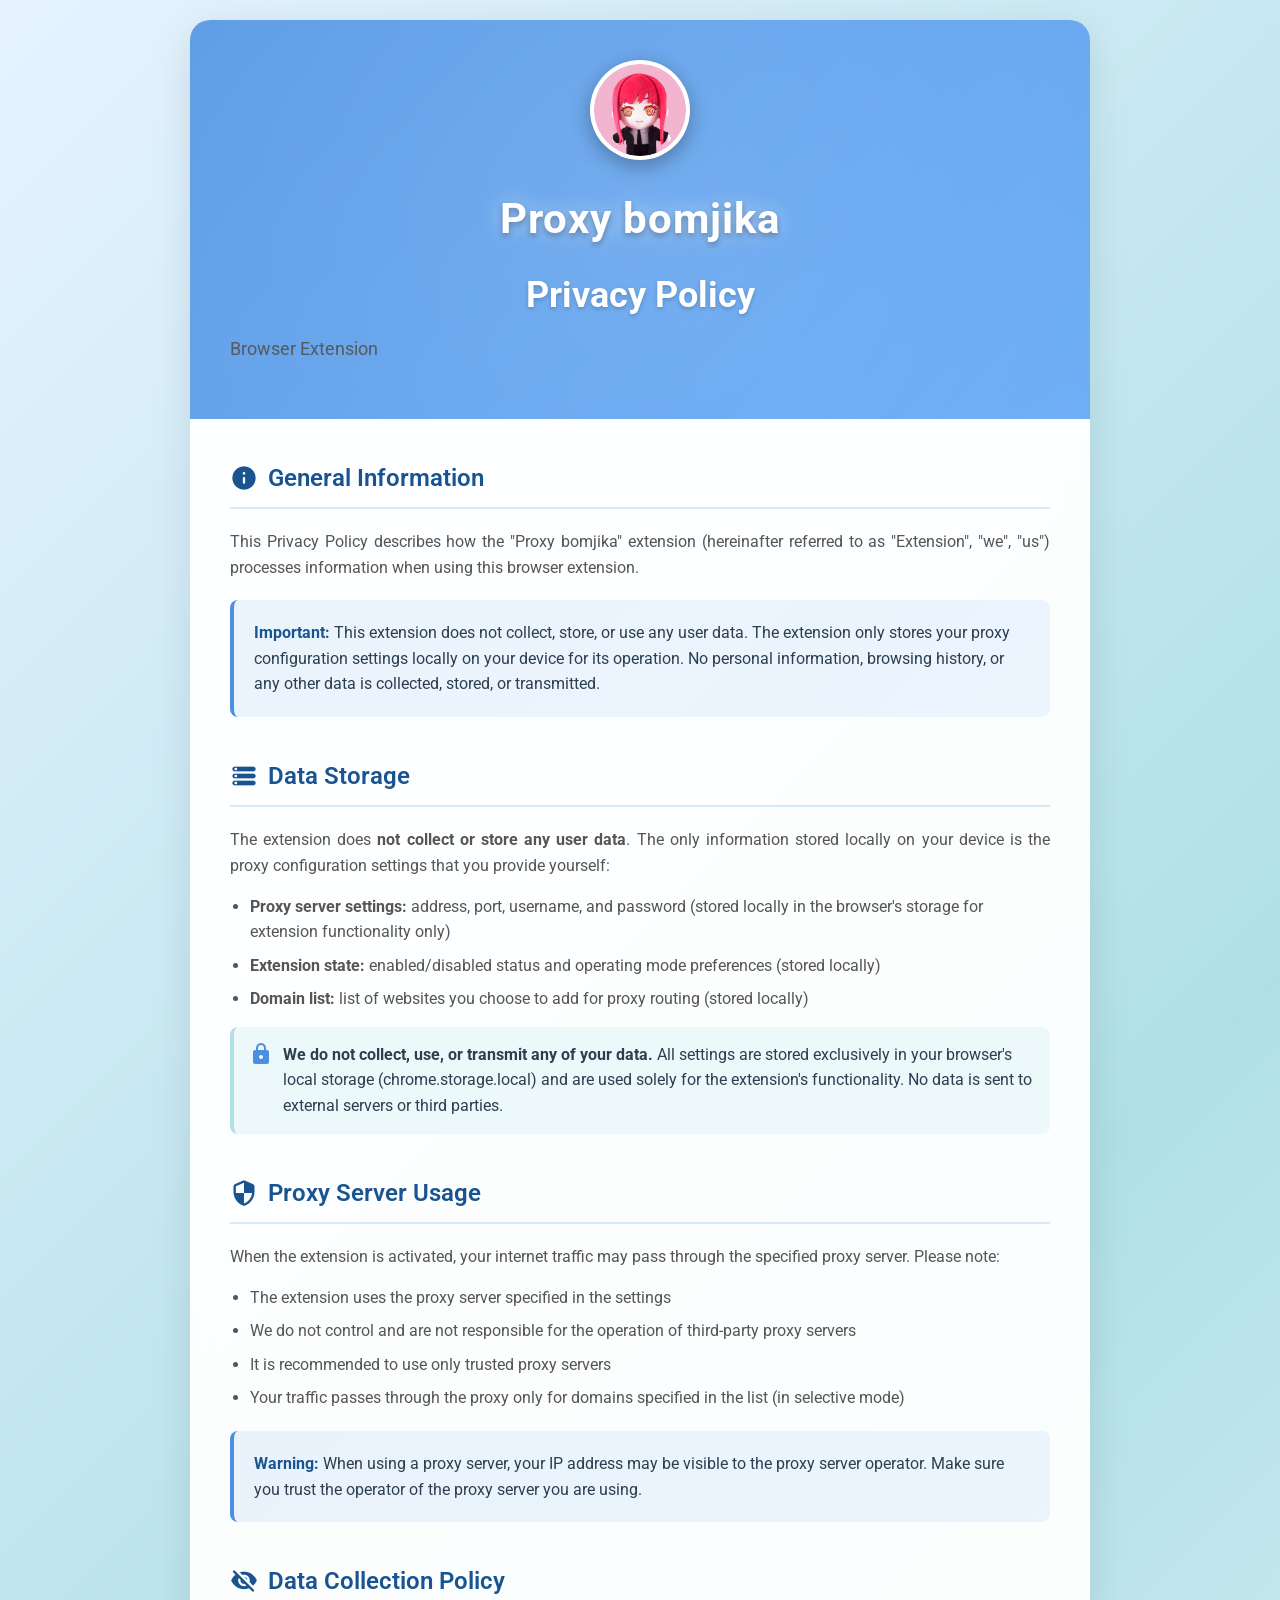
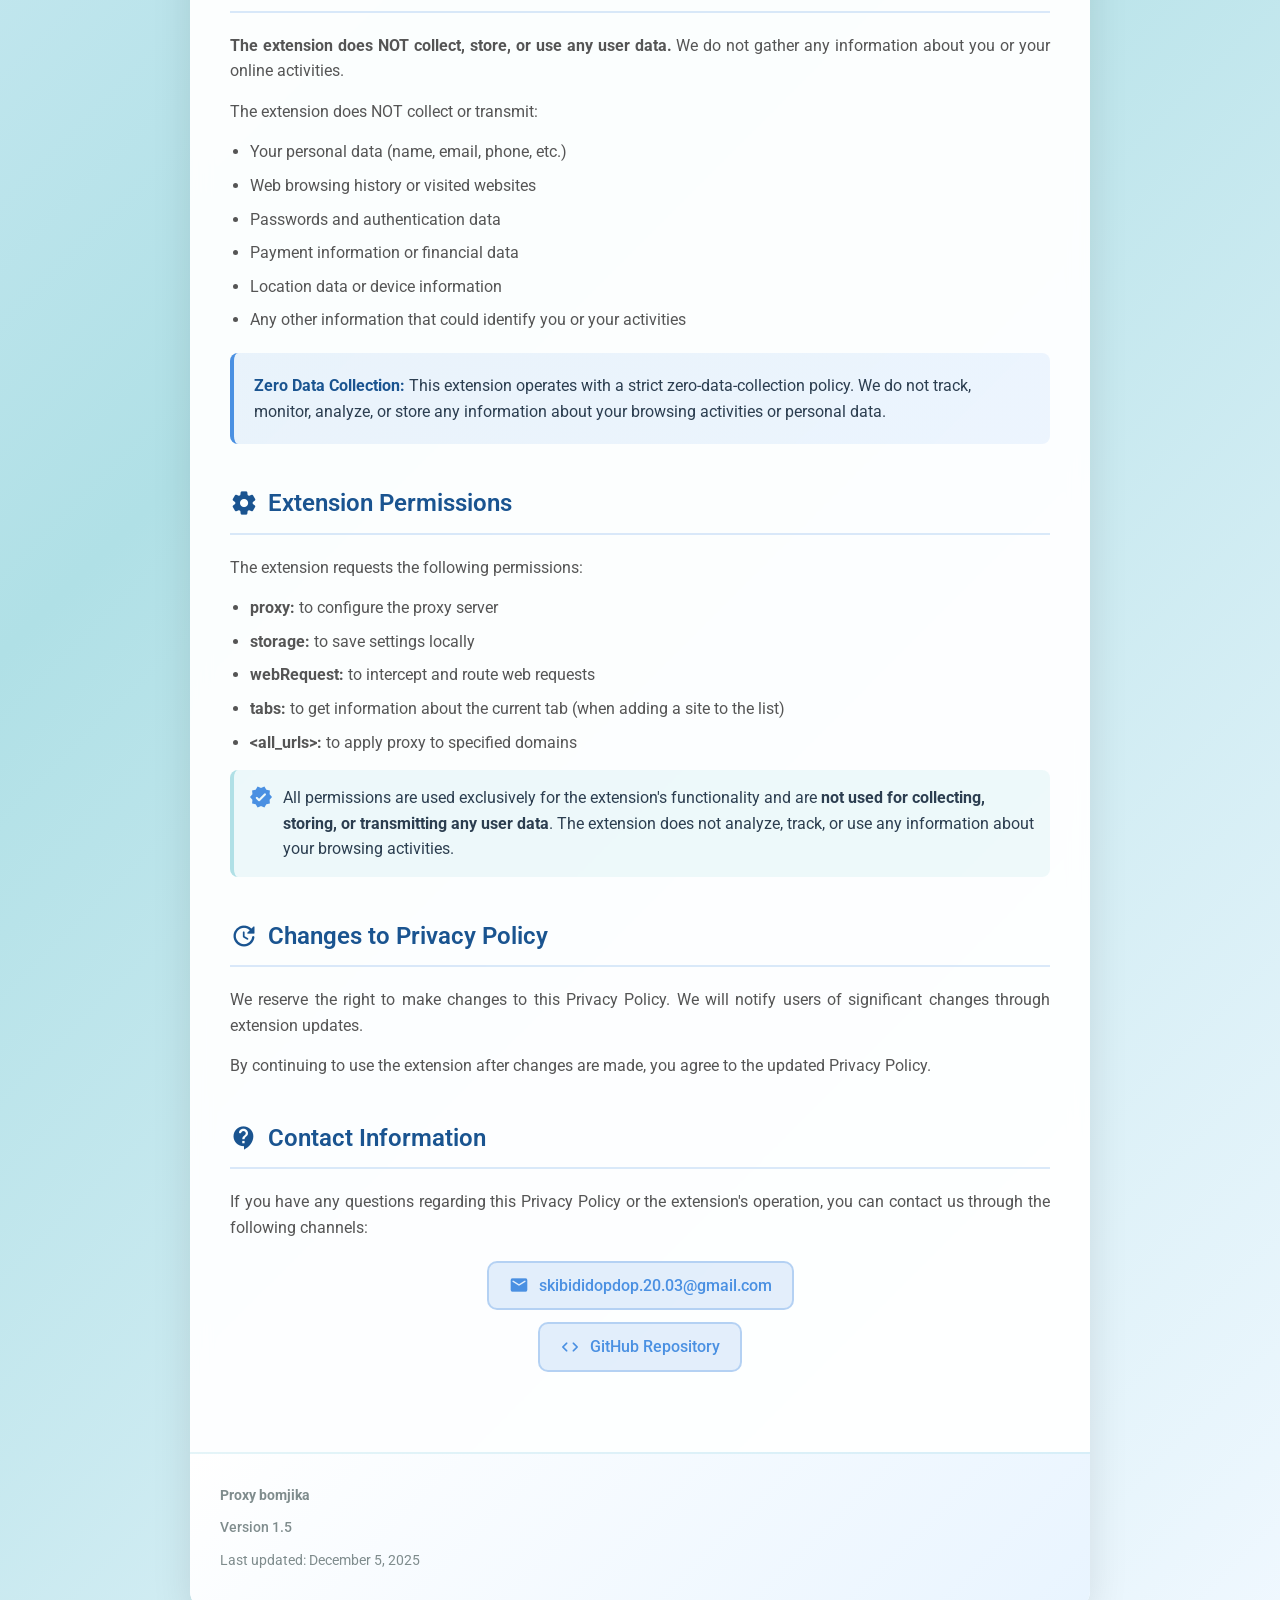
==== privacy-policy/index.html @ 78aa416e "1.6 ну твич там домены говно" ====
<!DOCTYPE html>
<html lang="en">
<head>
  <meta charset="UTF-8">
  <meta name="viewport" content="width=device-width, initial-scale=1.0">
  <title>Privacy Policy - Proxy bomjika</title>
  <link href="https://fonts.googleapis.com/css2?family=Roboto:wght@300;400;500;700&display=swap" rel="stylesheet">
  <link href="https://fonts.googleapis.com/icon?family=Material+Icons+Round" rel="stylesheet">
  <style>
    * {
      box-sizing: border-box;
      margin: 0;
      padding: 0;
    }
    
    body {
      font-family: 'Roboto', sans-serif;
      background: linear-gradient(135deg, #E6F3FF 0%, #B0E0E6 50%, #F0F8FF 100%);
      color: #2C3E50;
      line-height: 1.6;
      min-height: 100vh;
      padding: 20px;
    }
    
    .container {
      max-width: 900px;
      margin: 0 auto;
      background: rgba(255, 255, 255, 0.95);
      backdrop-filter: blur(10px);
      border-radius: 20px;
      box-shadow: 0 10px 40px rgba(0, 0, 0, 0.1);
      overflow: hidden;
    }
    
    .header {
      background: linear-gradient(135deg, rgba(74, 144, 226, 0.9) 0%, rgba(90, 163, 245, 0.9) 100%);
      color: white;
      padding: 40px;
      text-align: center;
      position: relative;
      overflow: hidden;
    }
    
    .header::before {
      content: '';
      position: absolute;
      top: -50%;
      left: -50%;
      width: 200%;
      height: 200%;
      background: radial-gradient(circle, rgba(255, 255, 255, 0.1) 0%, transparent 70%);
      animation: pulse 3s ease-in-out infinite;
    }
    
    @keyframes pulse {
      0%, 100% { transform: scale(1); opacity: 0.5; }
      50% { transform: scale(1.1); opacity: 0.8; }
    }
    
    .header-content {
      position: relative;
      z-index: 1;
    }
    
    .logo {
      width: 100px;
      height: 100px;
      margin: 0 auto 25px;
      border-radius: 50%;
      background-color: white;
      display: flex;
      align-items: center;
      justify-content: center;
      box-shadow: 0 6px 20px rgba(0, 0, 0, 0.3);
      border: 4px solid rgba(255, 255, 255, 0.5);
    }
    
    .logo img {
      width: 100%;
      height: 100%;
      object-fit: cover;
      border-radius: 50%;
    }
    
    .logo .material-icons-round {
      color: #4A90E2;
      font-size: 48px;
    }
    
    .extension-name {
      font-size: 42px;
      font-weight: 700;
      margin-bottom: 15px;
      text-shadow: 0 3px 6px rgba(0, 0, 0, 0.3), 0 0 20px rgba(255, 255, 255, 0.5);
      letter-spacing: 1px;
      animation: glow 2s ease-in-out infinite alternate;
    }
    
    @keyframes glow {
      from {
        text-shadow: 0 3px 6px rgba(0, 0, 0, 0.3), 0 0 20px rgba(255, 255, 255, 0.5);
      }
      to {
        text-shadow: 0 3px 6px rgba(0, 0, 0, 0.3), 0 0 30px rgba(255, 255, 255, 0.8), 0 0 40px rgba(255, 255, 255, 0.6);
      }
    }
    
    h1 {
      font-size: 36px;
      font-weight: 700;
      margin-bottom: 10px;
      text-shadow: 0 2px 4px rgba(0, 0, 0, 0.2);
    }
    
    .subtitle {
      font-size: 18px;
      opacity: 0.95;
      font-weight: 400;
    }
    
    .content {
      padding: 40px;
    }
    
    .section {
      margin-bottom: 40px;
      animation: fadeInUp 0.6s ease-out;
    }
    
    @keyframes fadeInUp {
      from {
        opacity: 0;
        transform: translateY(20px);
      }
      to {
        opacity: 1;
        transform: translateY(0);
      }
    }
    
    .section:nth-child(1) { animation-delay: 0.1s; }
    .section:nth-child(2) { animation-delay: 0.2s; }
    .section:nth-child(3) { animation-delay: 0.3s; }
    .section:nth-child(4) { animation-delay: 0.4s; }
    .section:nth-child(5) { animation-delay: 0.5s; }
    .section:nth-child(6) { animation-delay: 0.6s; }
    
    h2 {
      font-size: 24px;
      font-weight: 600;
      color: #1a5490;
      margin-bottom: 20px;
      display: flex;
      align-items: center;
      padding-bottom: 10px;
      border-bottom: 2px solid rgba(74, 144, 226, 0.2);
    }
    
    h2 .material-icons-round {
      margin-right: 10px;
      font-size: 28px;
    }
    
    h3 {
      font-size: 18px;
      font-weight: 500;
      color: #34495E;
      margin-top: 20px;
      margin-bottom: 10px;
    }
    
    p {
      margin-bottom: 15px;
      color: #555;
      text-align: justify;
    }
    
    ul, ol {
      margin-left: 20px;
      margin-bottom: 15px;
      color: #555;
    }
    
    li {
      margin-bottom: 8px;
    }
    
    .highlight-box {
      background: linear-gradient(135deg, rgba(74, 144, 226, 0.1) 0%, rgba(90, 163, 245, 0.1) 100%);
      border-left: 4px solid #4A90E2;
      padding: 20px;
      border-radius: 8px;
      margin: 20px 0;
    }
    
    .highlight-box strong {
      color: #1a5490;
    }
    
    .info-box {
      background: rgba(176, 224, 230, 0.2);
      border-left: 4px solid #B0E0E6;
      padding: 15px;
      border-radius: 8px;
      margin: 15px 0;
      display: flex;
      align-items: start;
    }
    
    .info-box .material-icons-round {
      color: #4A90E2;
      margin-right: 10px;
      flex-shrink: 0;
    }
    
    .contact-links {
      display: flex;
      flex-direction: column;
      gap: 12px;
      margin-top: 20px;
      align-items: center;
    }
    
    .contact-links a {
      color: #4A90E2;
      text-decoration: none;
      display: flex;
      align-items: center;
      gap: 10px;
      transition: all 0.3s ease;
      padding: 10px 20px;
      border-radius: 10px;
      background: rgba(74, 144, 226, 0.15);
      font-weight: 500;
      border: 2px solid rgba(74, 144, 226, 0.3);
    }
    
    .contact-links a:hover {
      background: rgba(74, 144, 226, 0.25);
      transform: translateY(-2px);
      box-shadow: 0 4px 12px rgba(0, 0, 0, 0.2);
    }
    
    .contact-links .material-icons-round {
      font-size: 20px;
    }
    
    .footer {
      background: linear-gradient(135deg, rgba(255, 255, 255, 0.9) 0%, rgba(230, 243, 255, 0.9) 100%);
      padding: 30px;
      text-align: center;
      border-top: 2px solid rgba(176, 224, 230, 0.3);
    }
    
    .footer p {
      color: #7F8C8D;
      font-size: 14px;
      margin-bottom: 10px;
    }
    
    .version {
      color: #4A90E2;
      font-weight: 500;
    }
    
    .last-updated {
      font-size: 12px;
      color: #95A5A6;
    }
    
    @media (max-width: 768px) {
      .content {
        padding: 20px;
      }
      
      .extension-name {
        font-size: 32px;
      }
      
      h1 {
        font-size: 24px;
      }
      
      h2 {
        font-size: 20px;
      }
      
      .header {
        padding: 30px 20px;
      }
      
      .logo {
        width: 80px;
        height: 80px;
      }
    }
  </style>
</head>
<body>
  <div class="container">
    <div class="header">
      <div class="header-content">
        <div class="logo">
          <img src="../images/128.png" alt="Proxy bomjika">
        </div>
        <div class="extension-name">Proxy bomjika</div>
        <h1>Privacy Policy</h1>
        <p class="subtitle">Browser Extension</p>
      </div>
    </div>
    
    <div class="content">
      <div class="section">
        <h2>
          <span class="material-icons-round">info</span>
          General Information
        </h2>
        <p>
          This Privacy Policy describes how the "Proxy bomjika" extension 
          (hereinafter referred to as "Extension", "we", "us") processes information 
          when using this browser extension.
        </p>
        <div class="highlight-box">
          <strong>Important:</strong> This extension does not collect, store, or use any user data. 
          The extension only stores your proxy configuration settings locally on your device for its operation. 
          No personal information, browsing history, or any other data is collected, stored, or transmitted.
        </div>
      </div>
      
      <div class="section">
        <h2>
          <span class="material-icons-round">storage</span>
          Data Storage
        </h2>
        <p>
          The extension does <strong>not collect or store any user data</strong>. 
          The only information stored locally on your device is the proxy configuration settings 
          that you provide yourself:
        </p>
        <ul>
          <li><strong>Proxy server settings:</strong> address, port, username, and password (stored locally in the browser's storage for extension functionality only)</li>
          <li><strong>Extension state:</strong> enabled/disabled status and operating mode preferences (stored locally)</li>
          <li><strong>Domain list:</strong> list of websites you choose to add for proxy routing (stored locally)</li>
        </ul>
        <div class="info-box">
          <span class="material-icons-round">lock</span>
          <div>
            <strong>We do not collect, use, or transmit any of your data.</strong> 
            All settings are stored exclusively in your browser's local storage (chrome.storage.local) 
            and are used solely for the extension's functionality. No data is sent to external servers or third parties.
          </div>
        </div>
      </div>
      
      <div class="section">
        <h2>
          <span class="material-icons-round">security</span>
          Proxy Server Usage
        </h2>
        <p>
          When the extension is activated, your internet traffic may pass through the specified 
          proxy server. Please note:
        </p>
        <ul>
          <li>The extension uses the proxy server specified in the settings</li>
          <li>We do not control and are not responsible for the operation of third-party proxy servers</li>
          <li>It is recommended to use only trusted proxy servers</li>
          <li>Your traffic passes through the proxy only for domains specified in the list (in selective mode)</li>
        </ul>
        <div class="highlight-box">
          <strong>Warning:</strong> When using a proxy server, your IP address may be 
          visible to the proxy server operator. Make sure you trust the operator of the proxy server you are using.
        </div>
      </div>
      
      <div class="section">
        <h2>
          <span class="material-icons-round">visibility_off</span>
          Data Collection Policy
        </h2>
        <p>
          <strong>The extension does NOT collect, store, or use any user data.</strong> 
          We do not gather any information about you or your online activities.
        </p>
        <p>The extension does NOT collect or transmit:</p>
        <ul>
          <li>Your personal data (name, email, phone, etc.)</li>
          <li>Web browsing history or visited websites</li>
          <li>Passwords and authentication data</li>
          <li>Payment information or financial data</li>
          <li>Location data or device information</li>
          <li>Any other information that could identify you or your activities</li>
        </ul>
        <div class="highlight-box">
          <strong>Zero Data Collection:</strong> This extension operates with a strict zero-data-collection policy. 
          We do not track, monitor, analyze, or store any information about your browsing activities or personal data.
        </div>
      </div>
      
      <div class="section">
        <h2>
          <span class="material-icons-round">settings</span>
          Extension Permissions
        </h2>
        <p>The extension requests the following permissions:</p>
        <ul>
          <li><strong>proxy:</strong> to configure the proxy server</li>
          <li><strong>storage:</strong> to save settings locally</li>
          <li><strong>webRequest:</strong> to intercept and route web requests</li>
          <li><strong>tabs:</strong> to get information about the current tab (when adding a site to the list)</li>
          <li><strong>&lt;all_urls&gt;:</strong> to apply proxy to specified domains</li>
        </ul>
        <div class="info-box">
          <span class="material-icons-round">verified</span>
          <div>
            All permissions are used exclusively for the extension's functionality 
            and are <strong>not used for collecting, storing, or transmitting any user data</strong>. 
            The extension does not analyze, track, or use any information about your browsing activities.
          </div>
        </div>
      </div>
      
      <div class="section">
        <h2>
          <span class="material-icons-round">update</span>
          Changes to Privacy Policy
        </h2>
        <p>
          We reserve the right to make changes to this Privacy Policy. 
          We will notify users of significant changes through extension updates.
        </p>
        <p>
          By continuing to use the extension after changes are made, you agree 
          to the updated Privacy Policy.
        </p>
      </div>
      
      <div class="section">
        <h2>
          <span class="material-icons-round">contact_support</span>
          Contact Information
        </h2>
        <p>
          If you have any questions regarding this Privacy Policy or the extension's operation, 
          you can contact us through the following channels:
        </p>
        <div class="contact-links">
          <a href="mailto:skibididopdop.20.03@gmail.com" target="_blank">
            <span class="material-icons-round">email</span>
            <span>skibididopdop.20.03@gmail.com</span>
          </a>
          <a href="https://github.com/bomjik76/Proxy-bomjika" target="_blank">
            <span class="material-icons-round">code</span>
            <span>GitHub Repository</span>
          </a>
        </div>
      </div>
    </div>
    
    <div class="footer">
      <p><strong>Proxy bomjika</strong></p>
      <p class="version">Version 1.5</p>
      <p class="last-updated">Last updated: December 5, 2025</p>
    </div>
  </div>
</body>
</html>
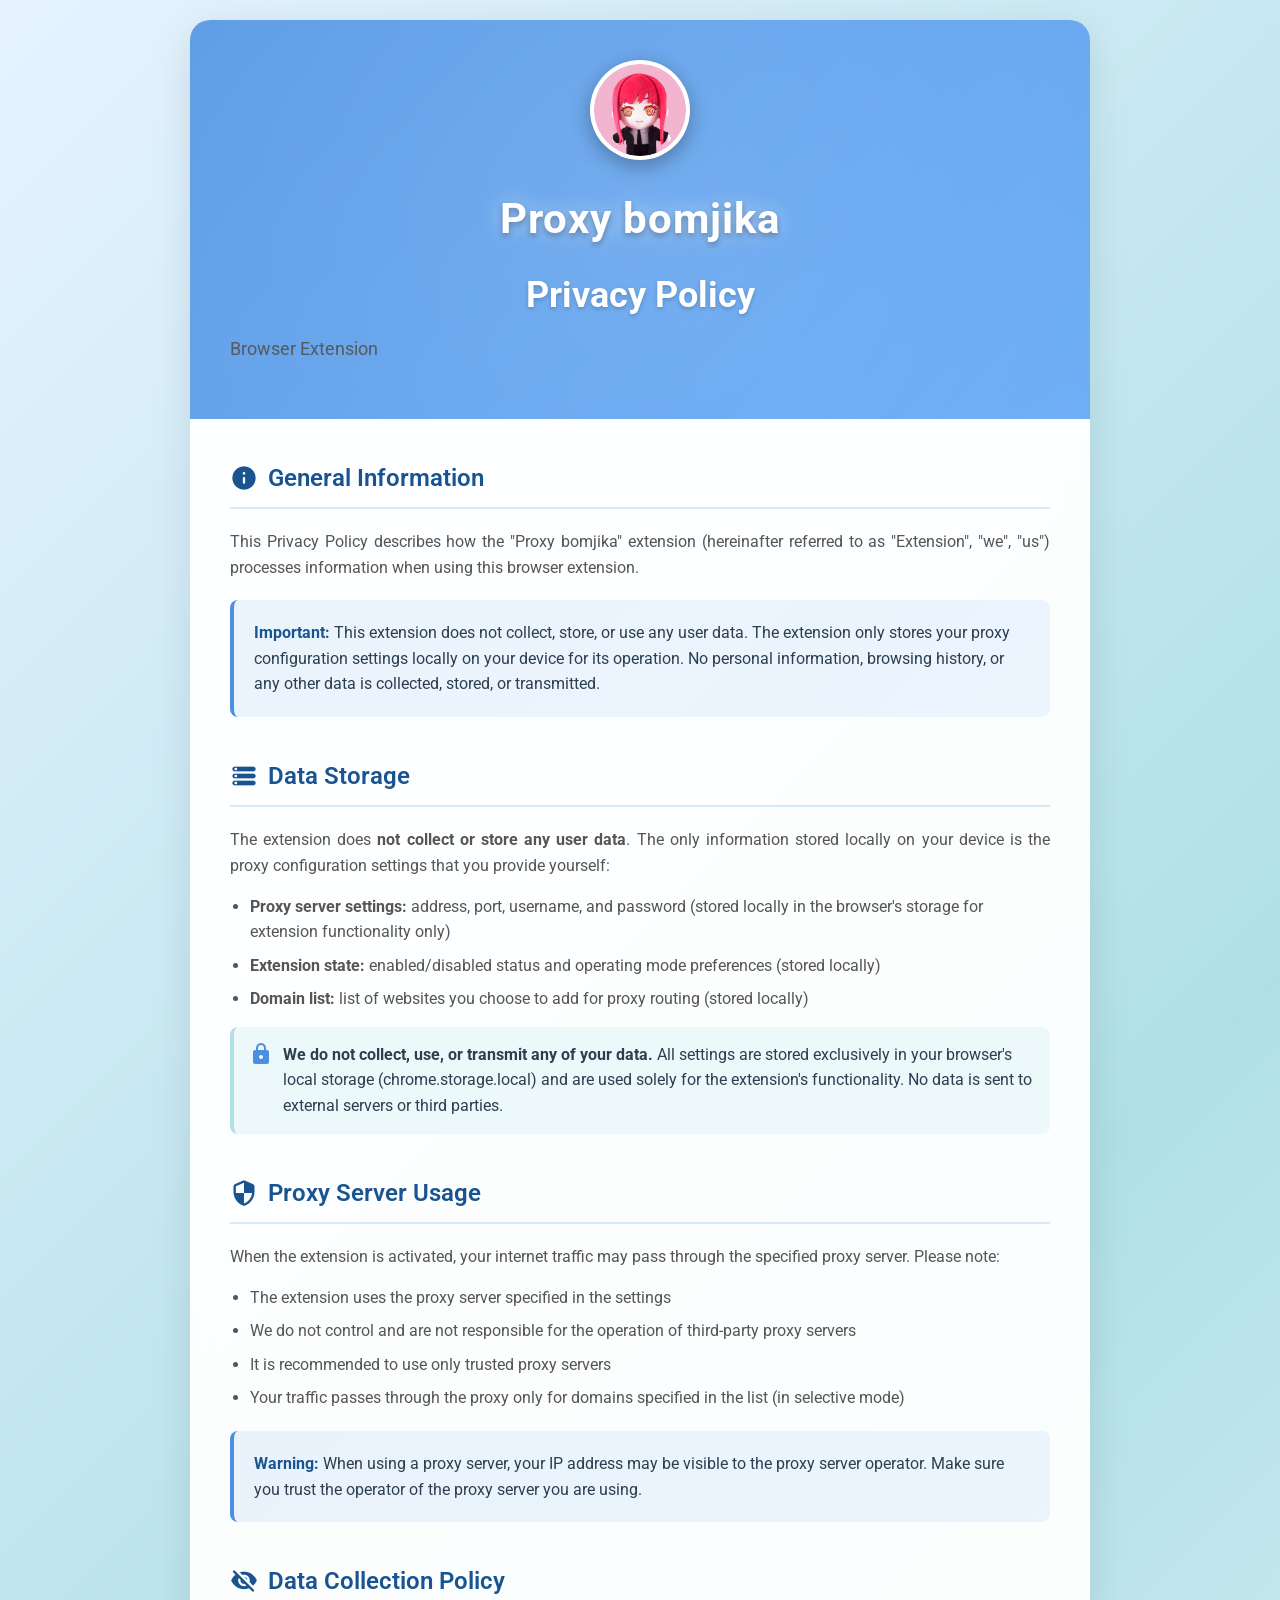
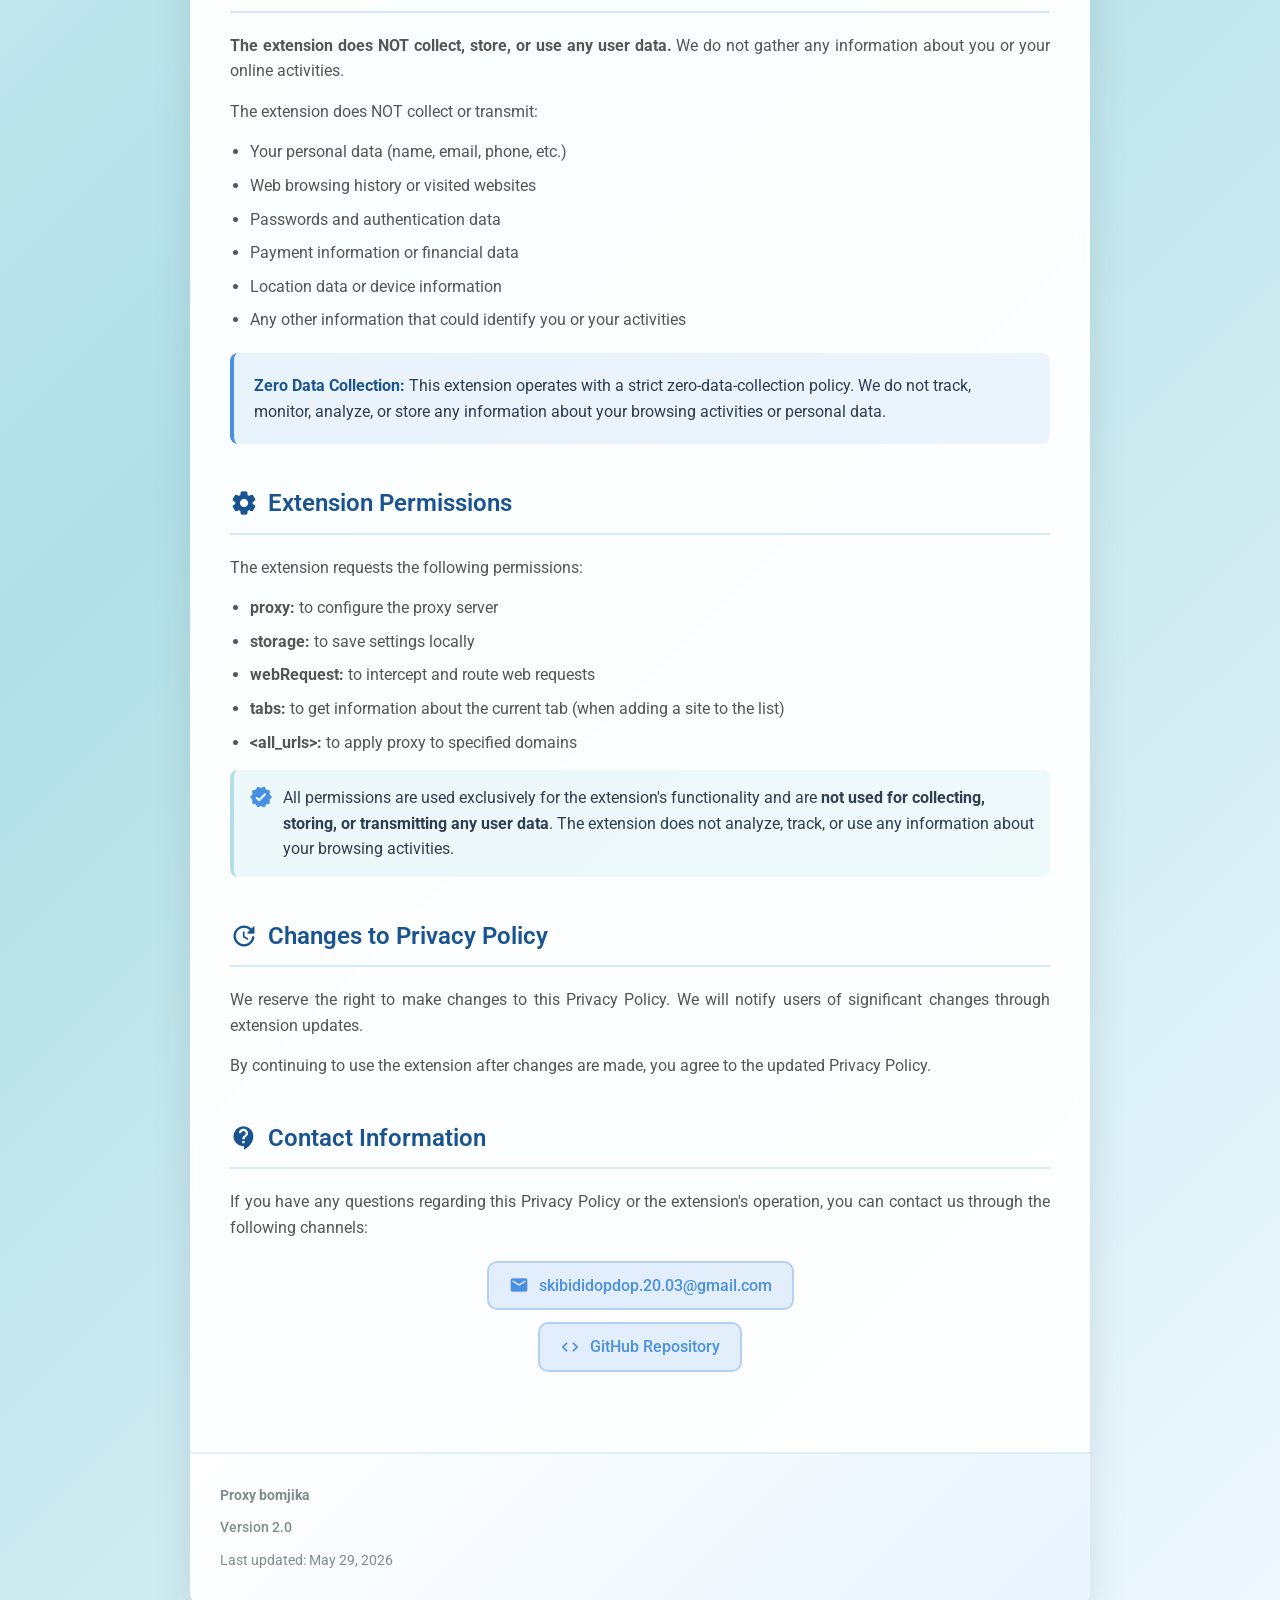
==== commit b7f4df7e: "2.0 управление серваками" ====
--- a/privacy-policy/index.html
+++ b/privacy-policy/index.html
@@ -459,8 +459,8 @@
     
     <div class="footer">
       <p><strong>Proxy bomjika</strong></p>
-      <p class="version">Version 1.5</p>
-      <p class="last-updated">Last updated: December 5, 2025</p>
+      <p class="version">Version 2.0</p>
+      <p class="last-updated">Last updated: May 29, 2026</p>
     </div>
   </div>
 </body>
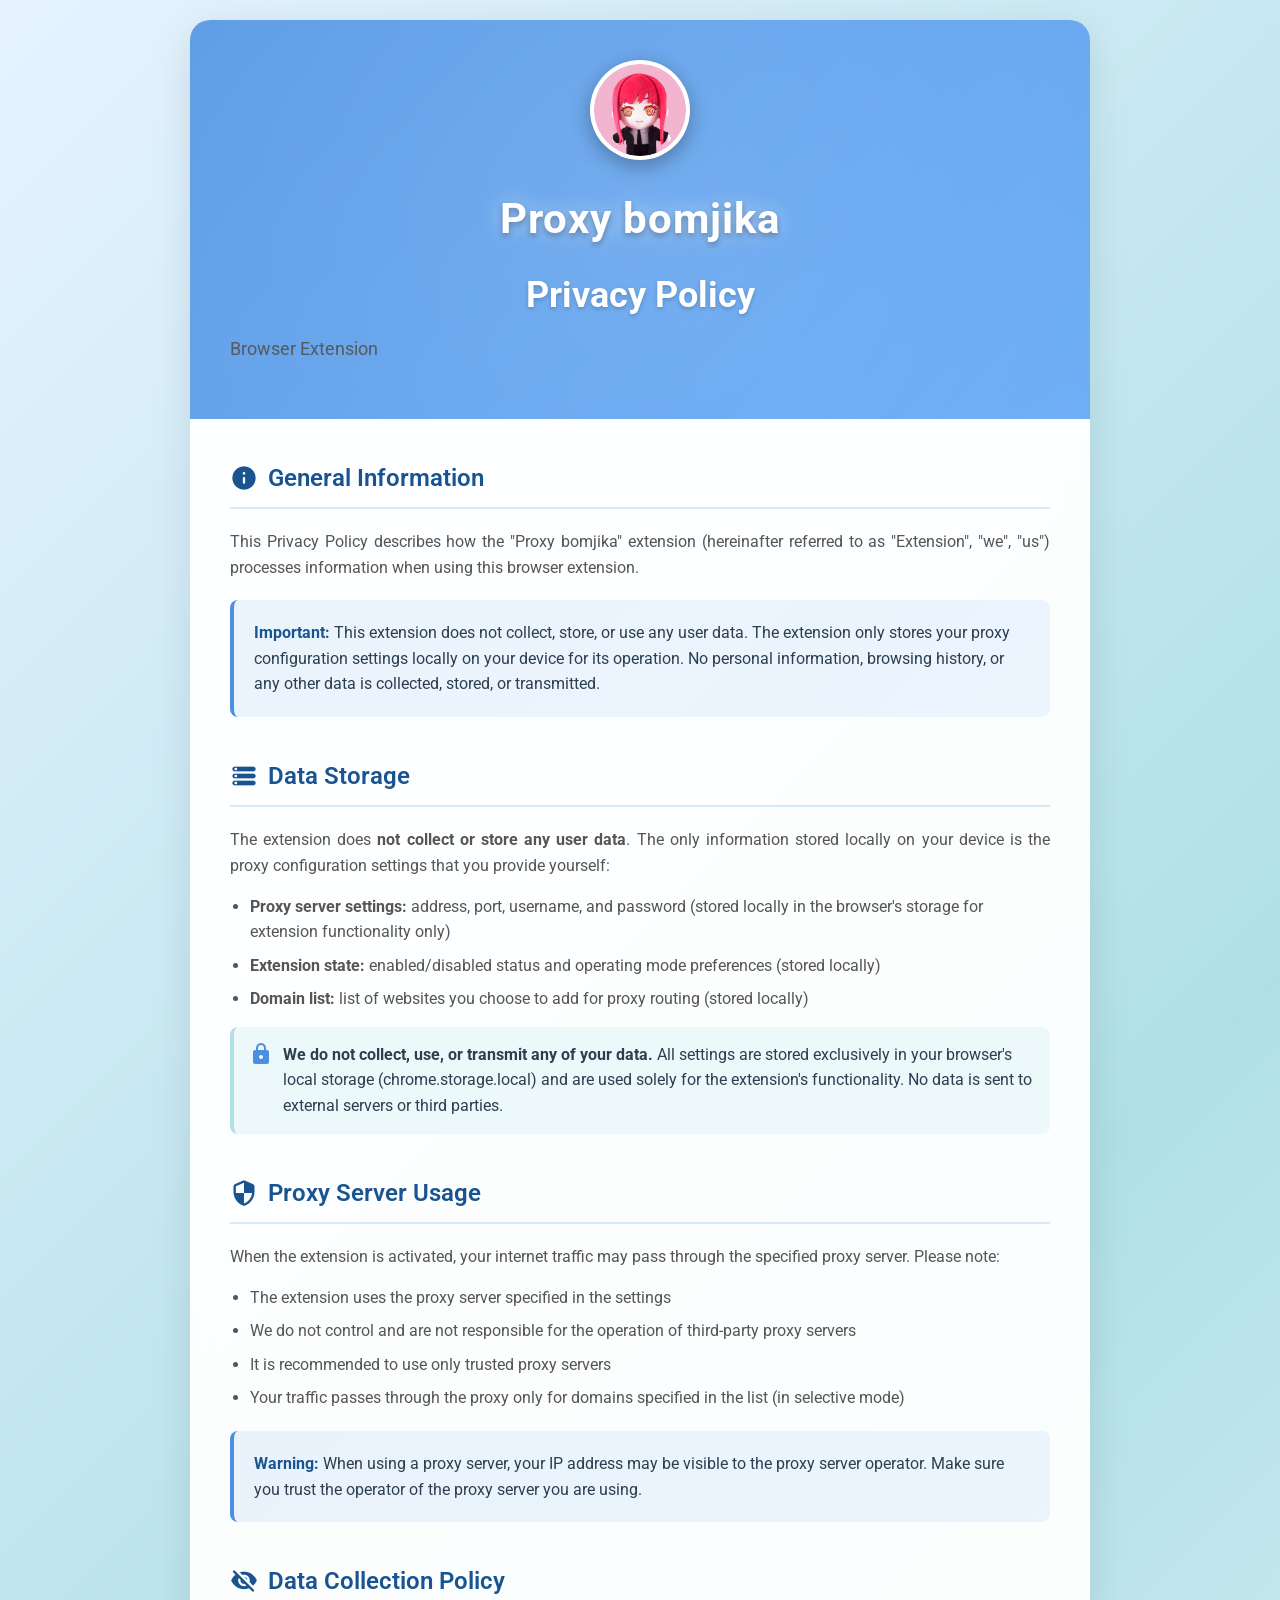
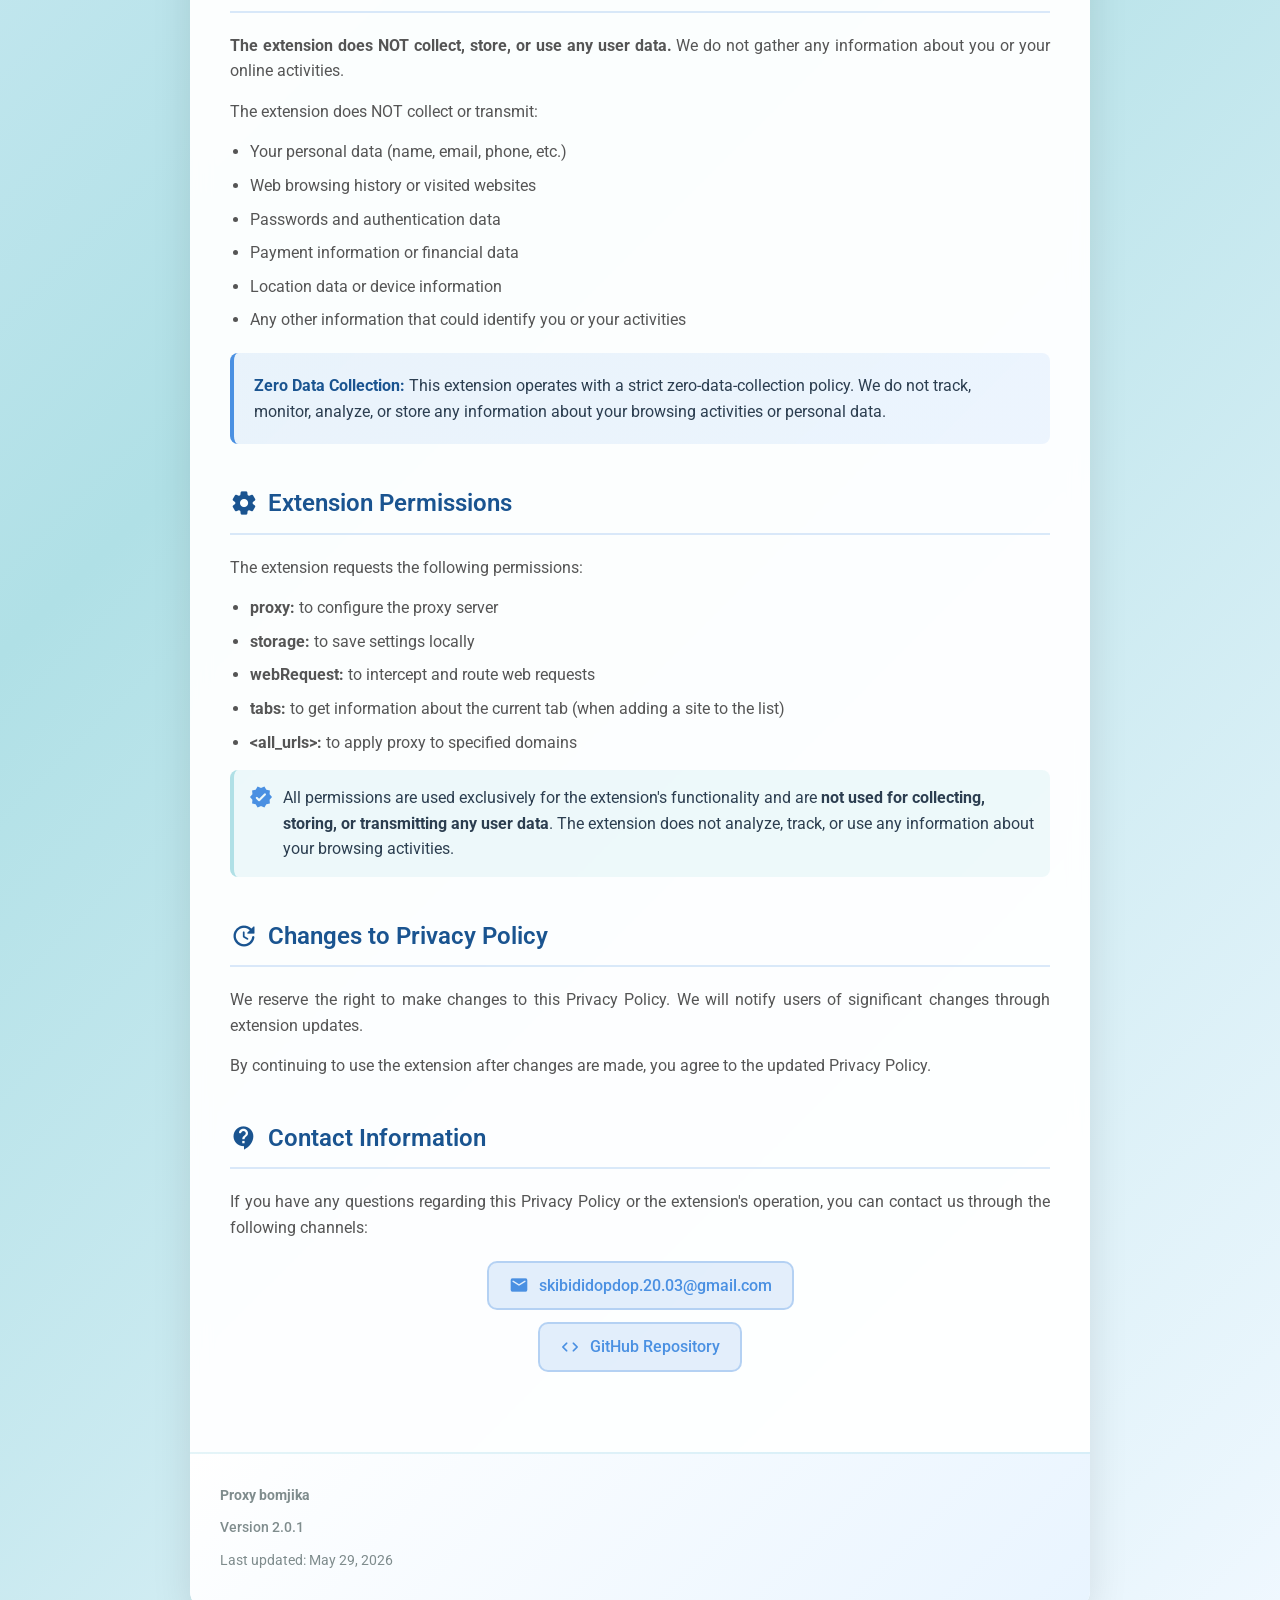
==== commit dd3e802f: "2.0.1 просто трах: ctrlc ctrlv+Сбор доменов вкладки" ====
--- a/privacy-policy/index.html
+++ b/privacy-policy/index.html
@@ -459,7 +459,7 @@
     
     <div class="footer">
       <p><strong>Proxy bomjika</strong></p>
-      <p class="version">Version 2.0</p>
+      <p class="version">Version 2.0.1</p>
       <p class="last-updated">Last updated: May 29, 2026</p>
     </div>
   </div>
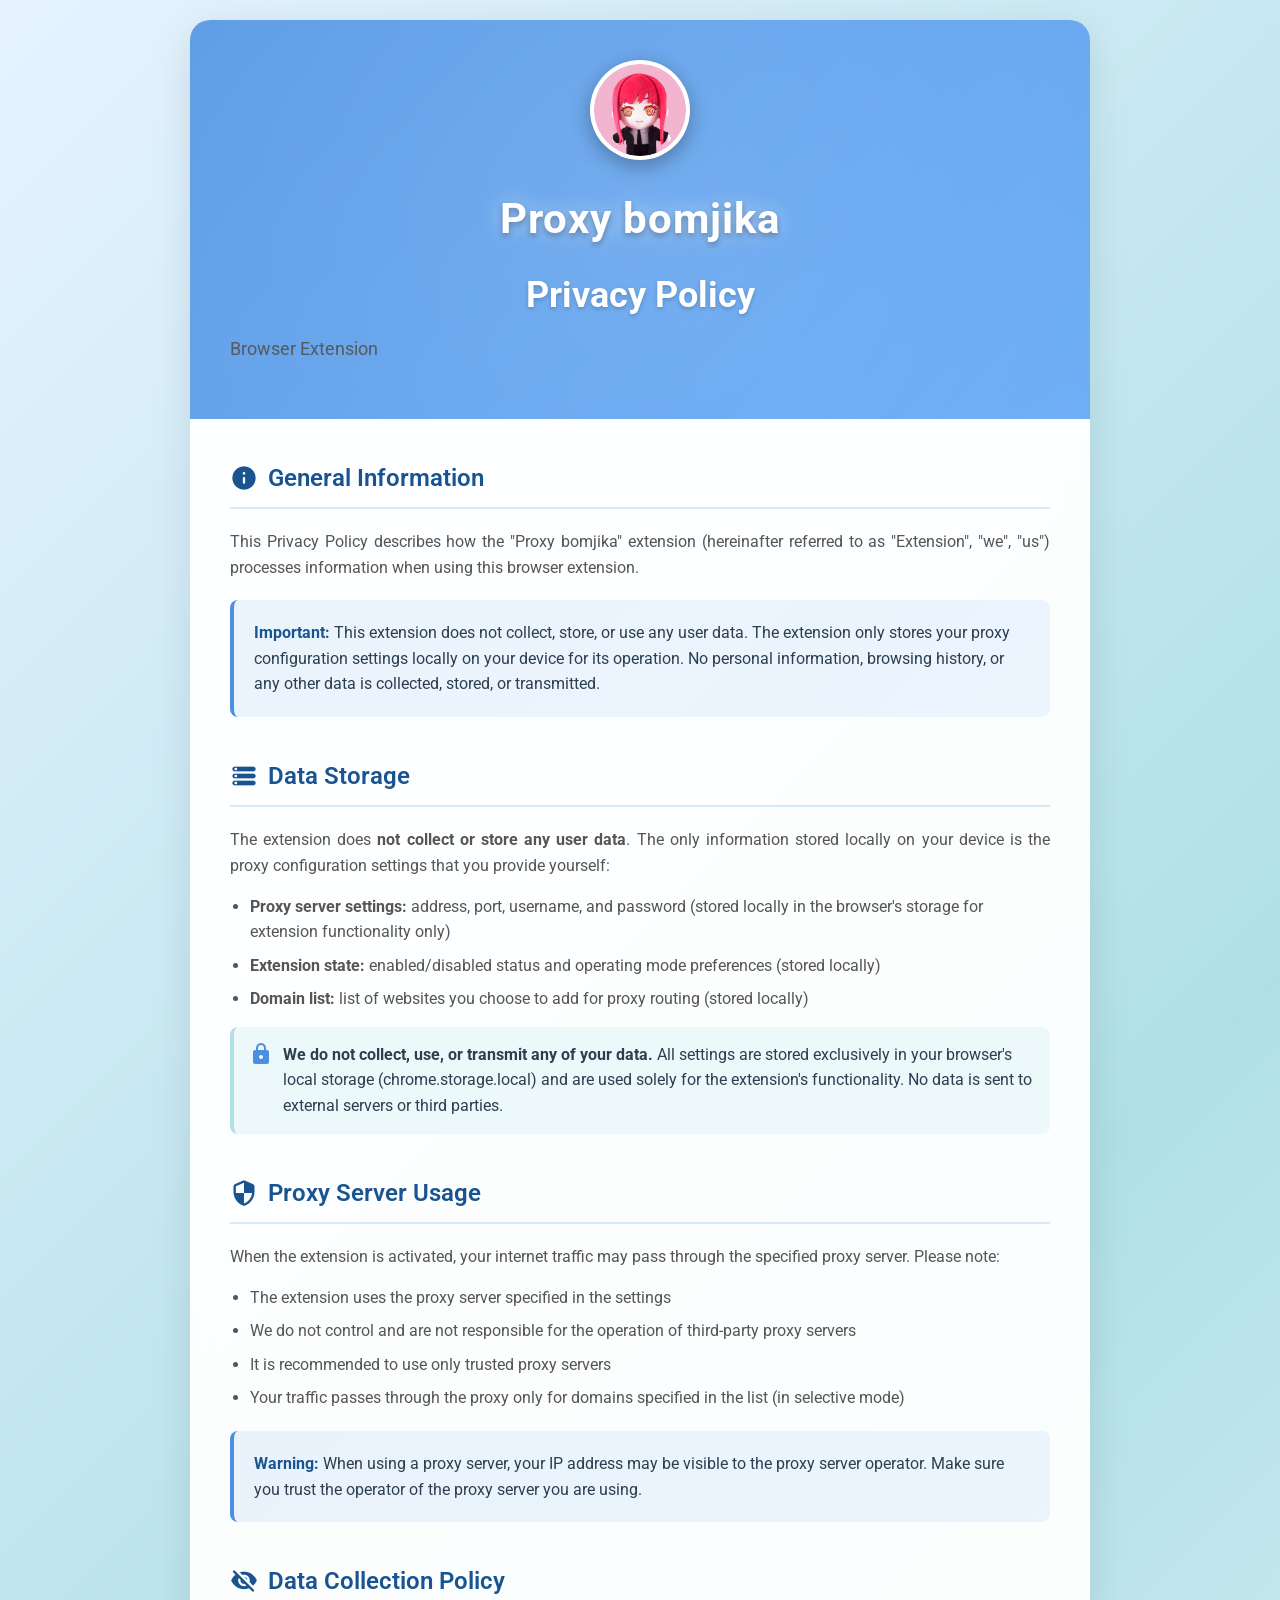
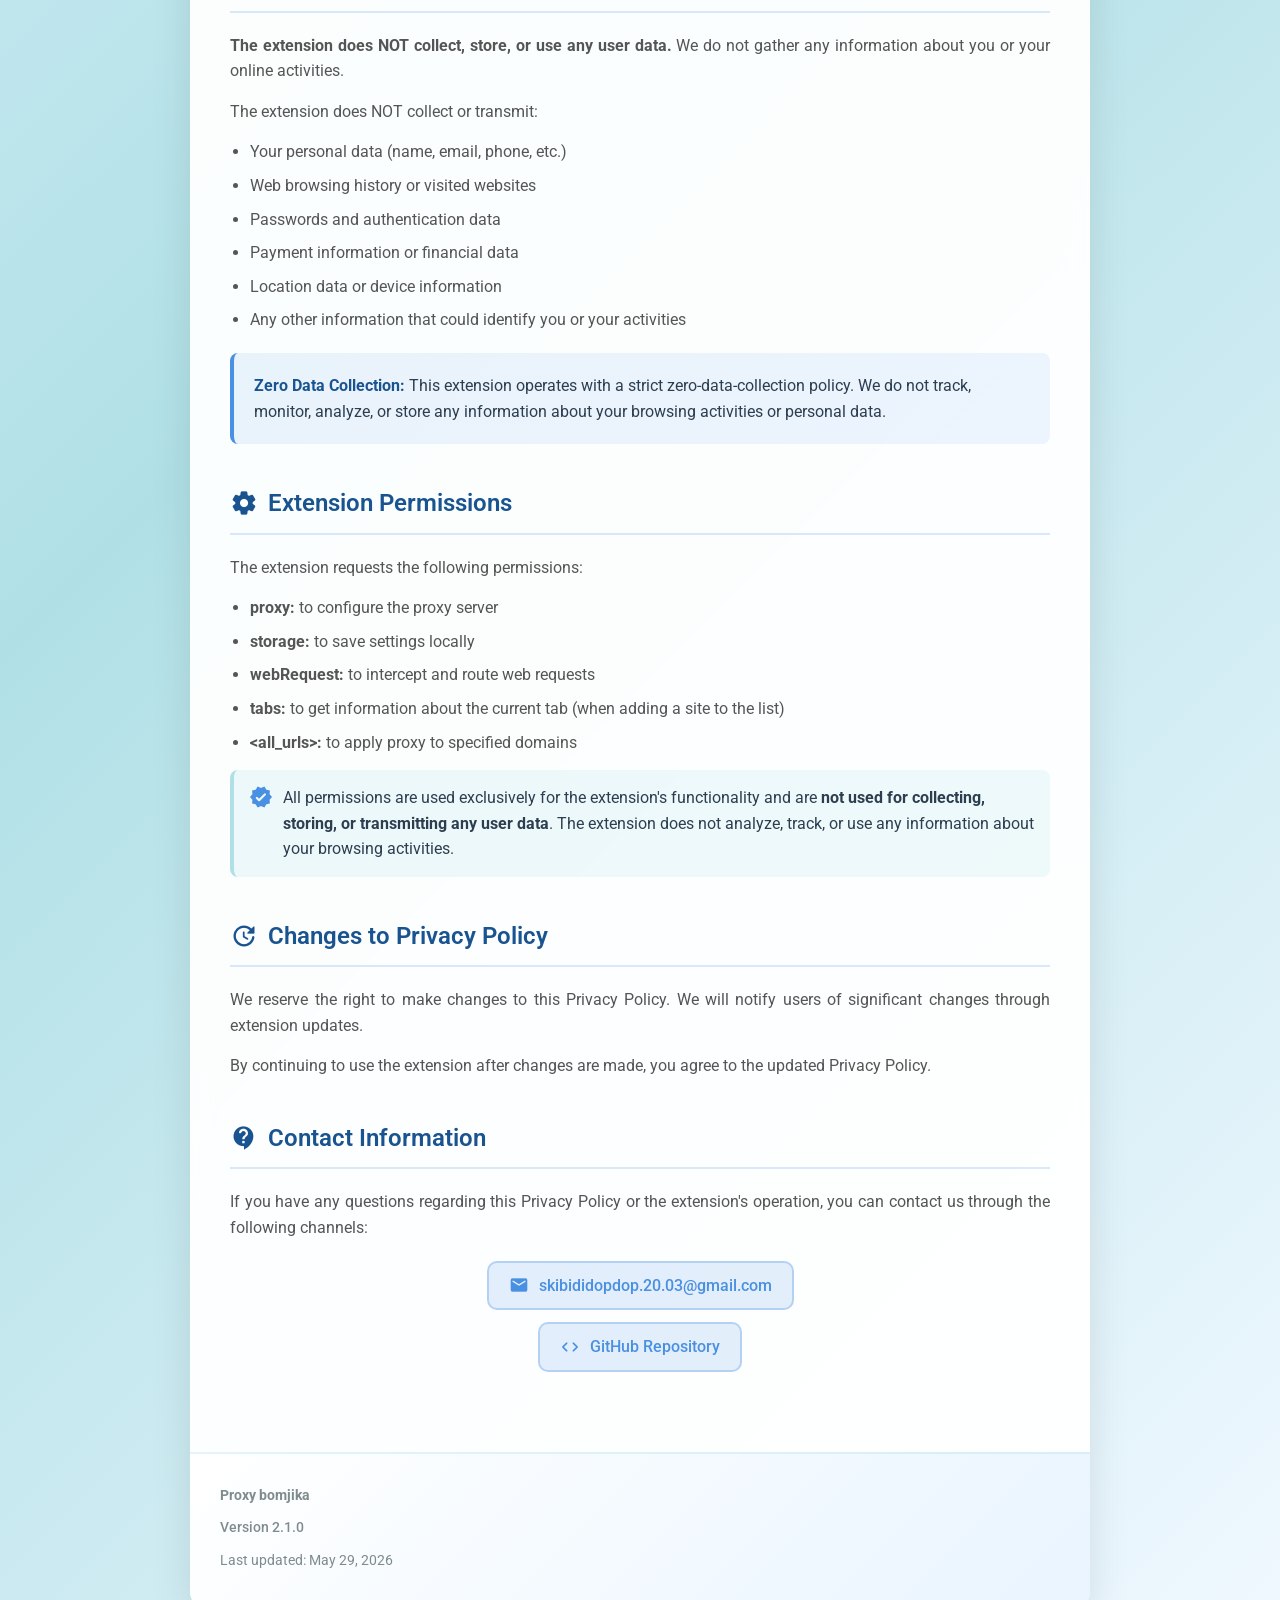
==== commit cc39ee50: "2.1.0 Добавление сезонных тем, увеличение возможного количества серваков, дизайн хуйни" ====
--- a/privacy-policy/index.html
+++ b/privacy-policy/index.html
@@ -459,7 +459,7 @@
     
     <div class="footer">
       <p><strong>Proxy bomjika</strong></p>
-      <p class="version">Version 2.0.1</p>
+      <p class="version">Version 2.1.0</p>
       <p class="last-updated">Last updated: May 29, 2026</p>
     </div>
   </div>
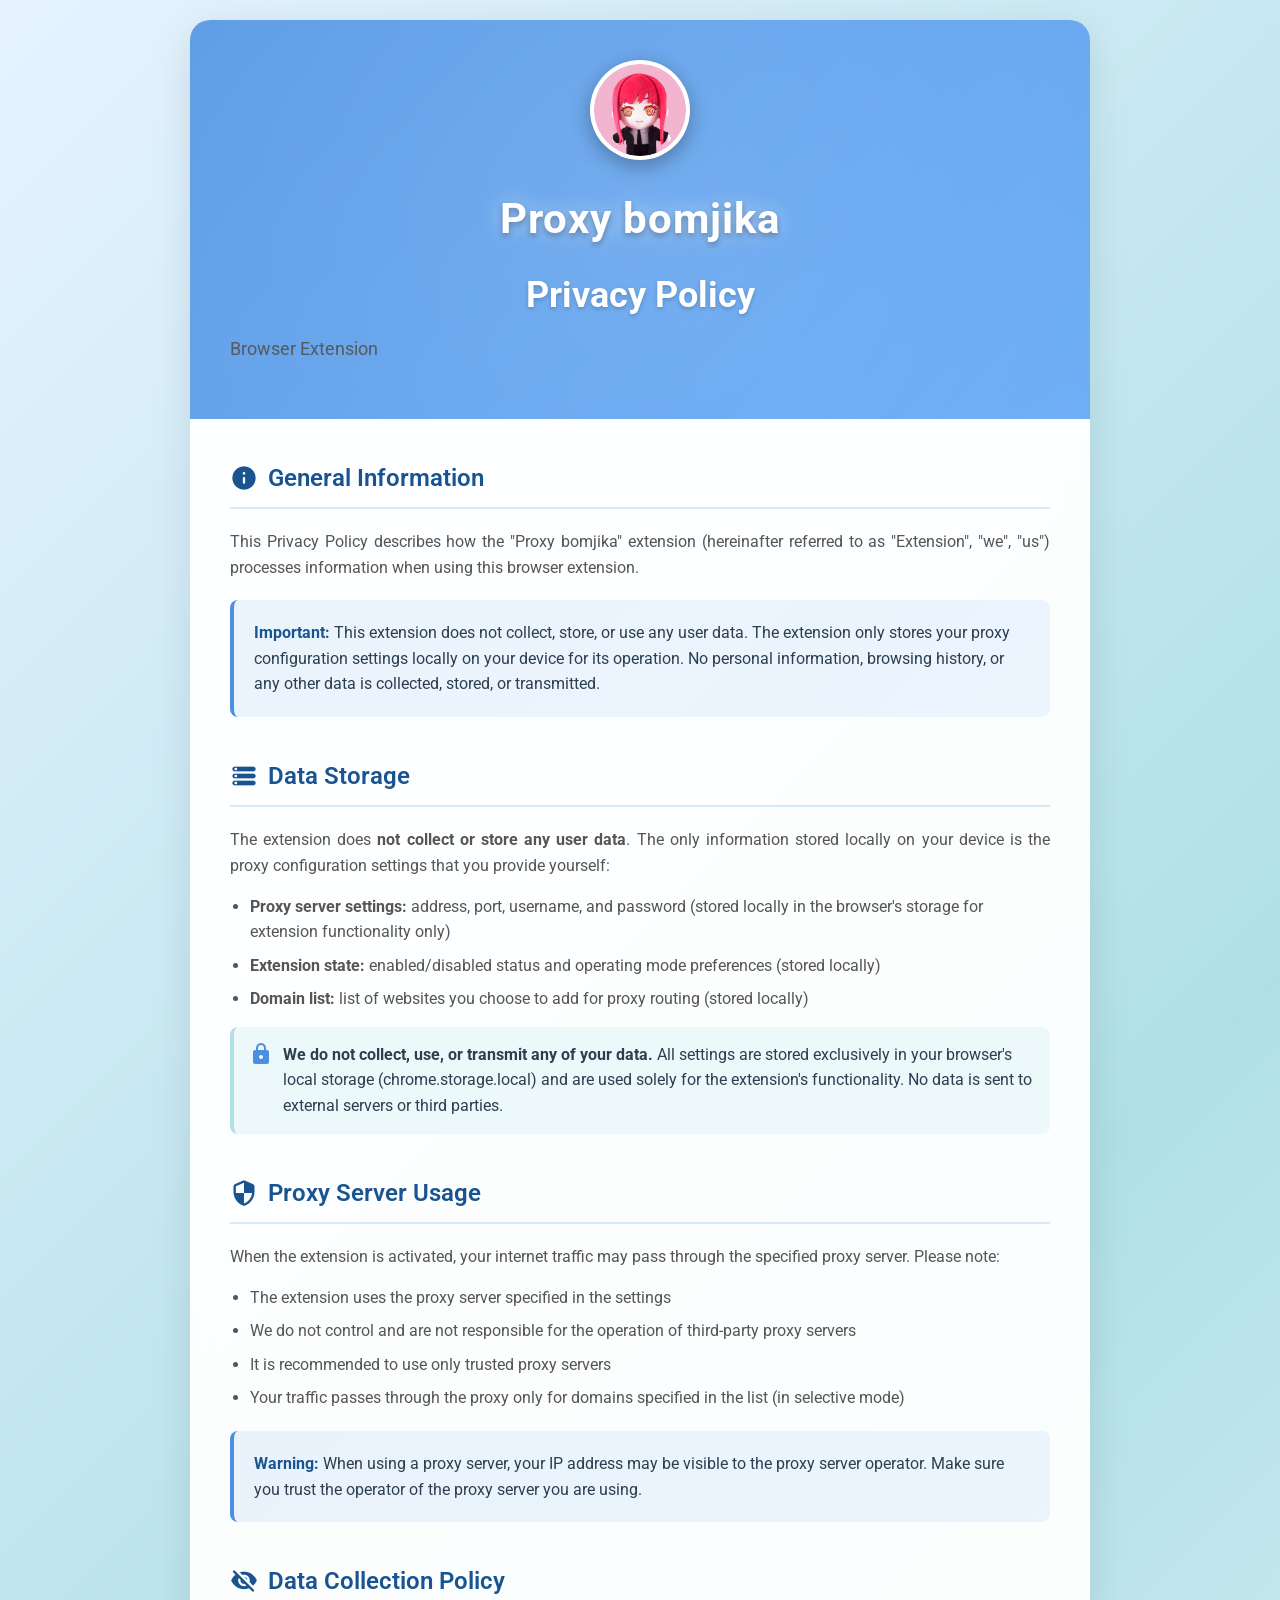
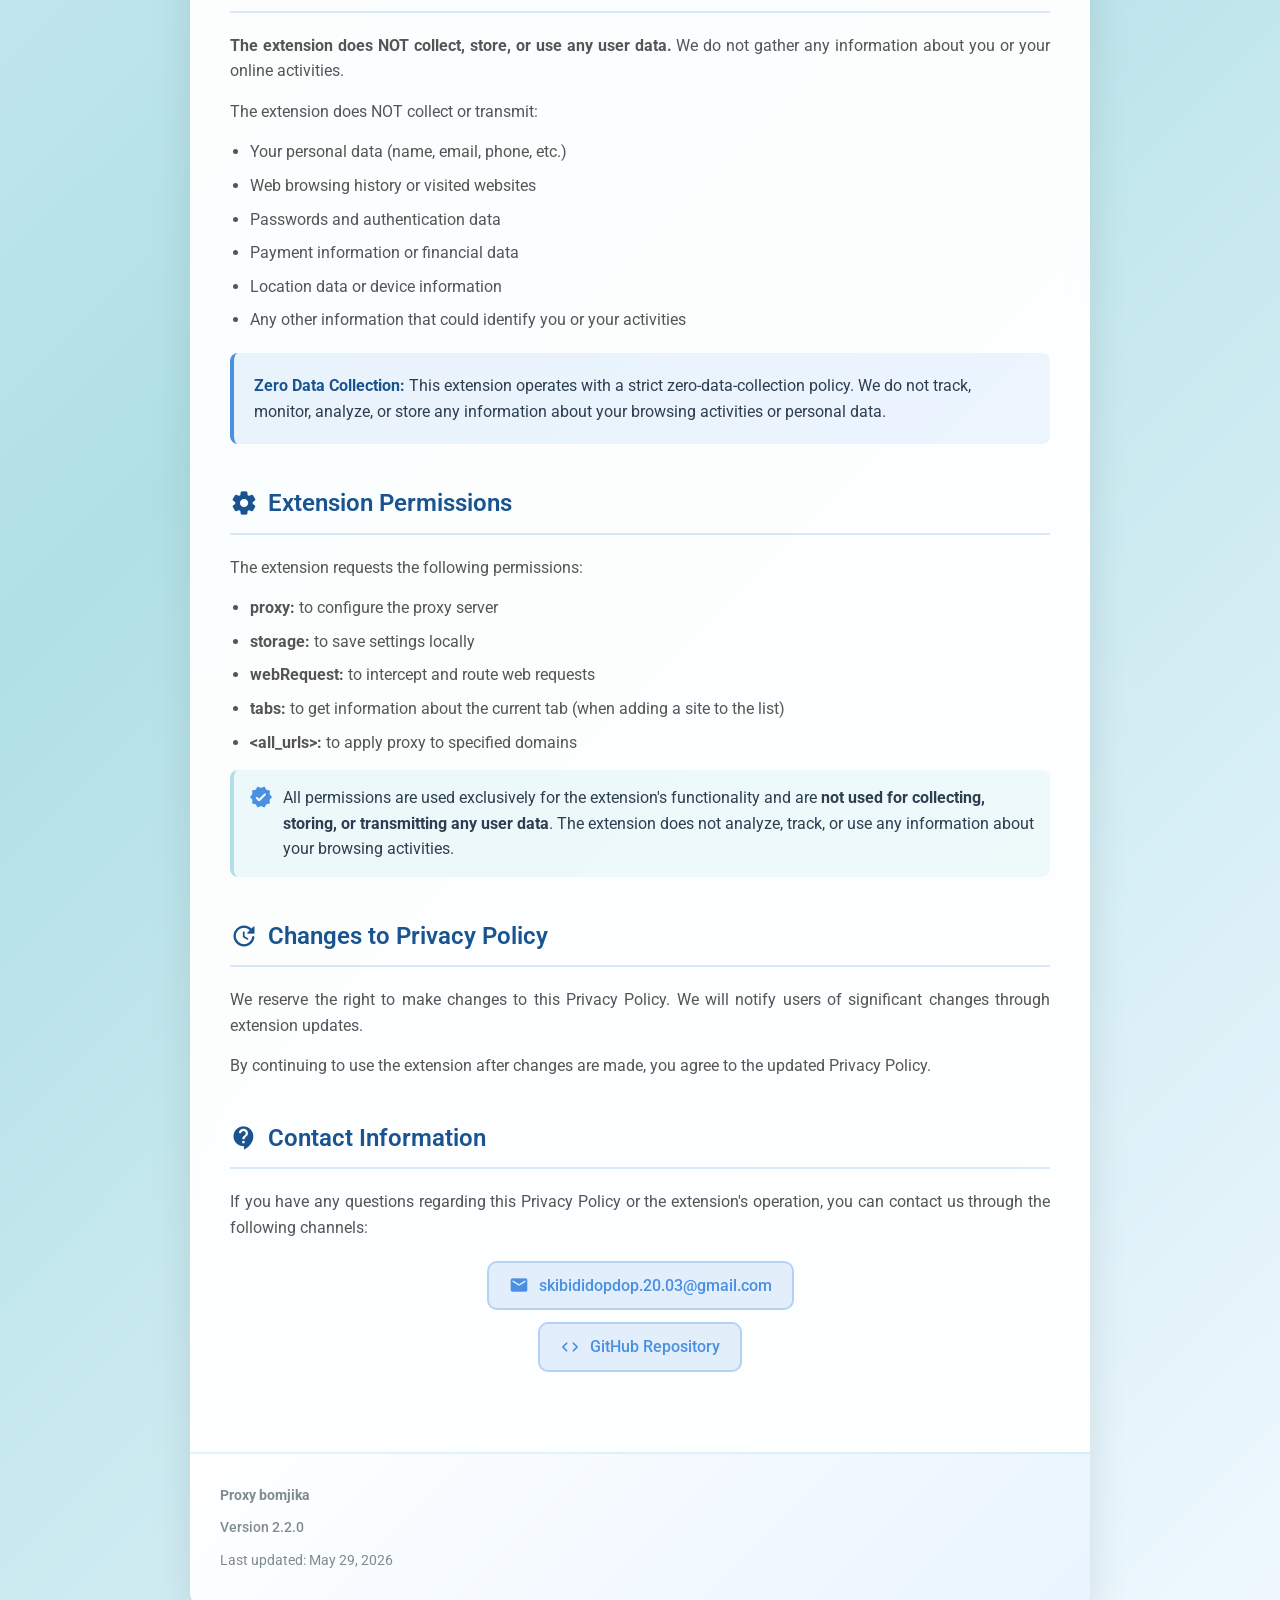
==== commit b6a4d69a: "2.2.0 подсос носка5, черная тема, работа с локальными прокси, разъёб" ====
--- a/privacy-policy/index.html
+++ b/privacy-policy/index.html
@@ -459,7 +459,7 @@
     
     <div class="footer">
       <p><strong>Proxy bomjika</strong></p>
-      <p class="version">Version 2.1.0</p>
+      <p class="version">Version 2.2.0</p>
       <p class="last-updated">Last updated: May 29, 2026</p>
     </div>
   </div>
